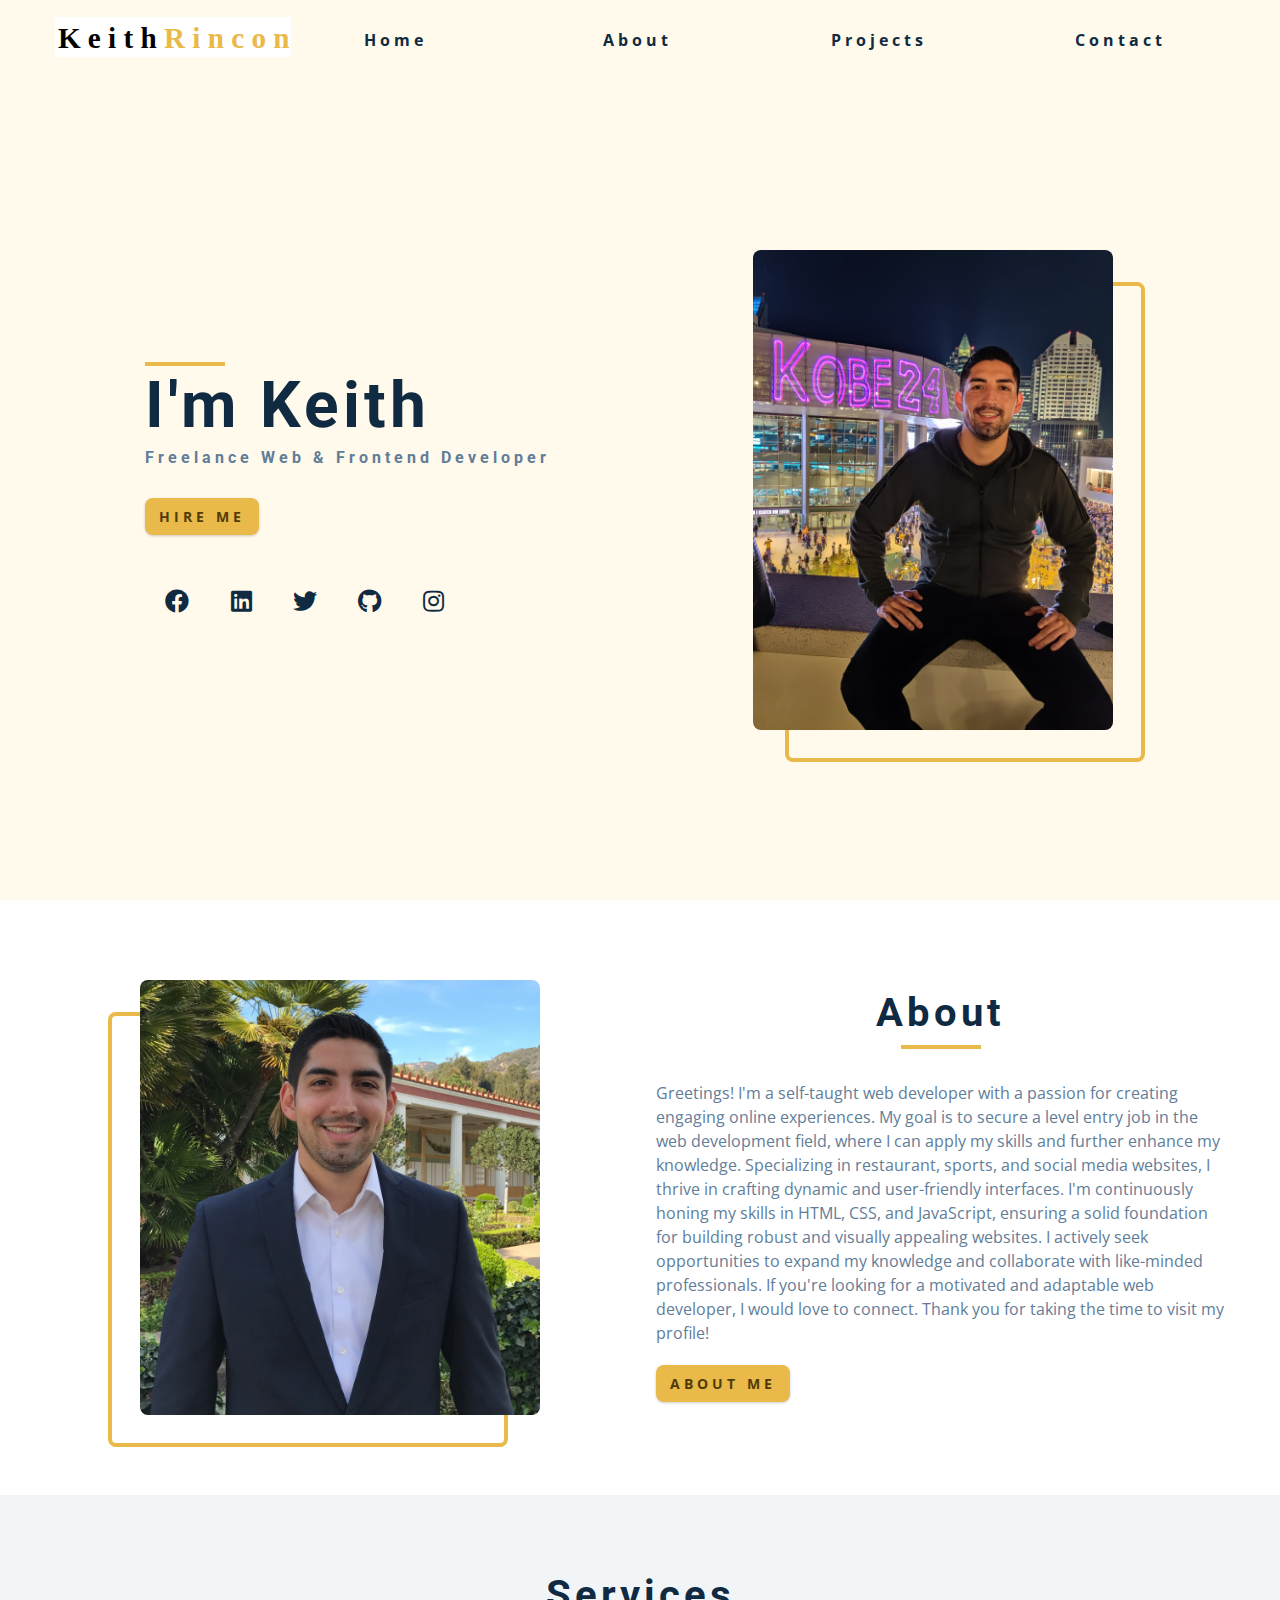
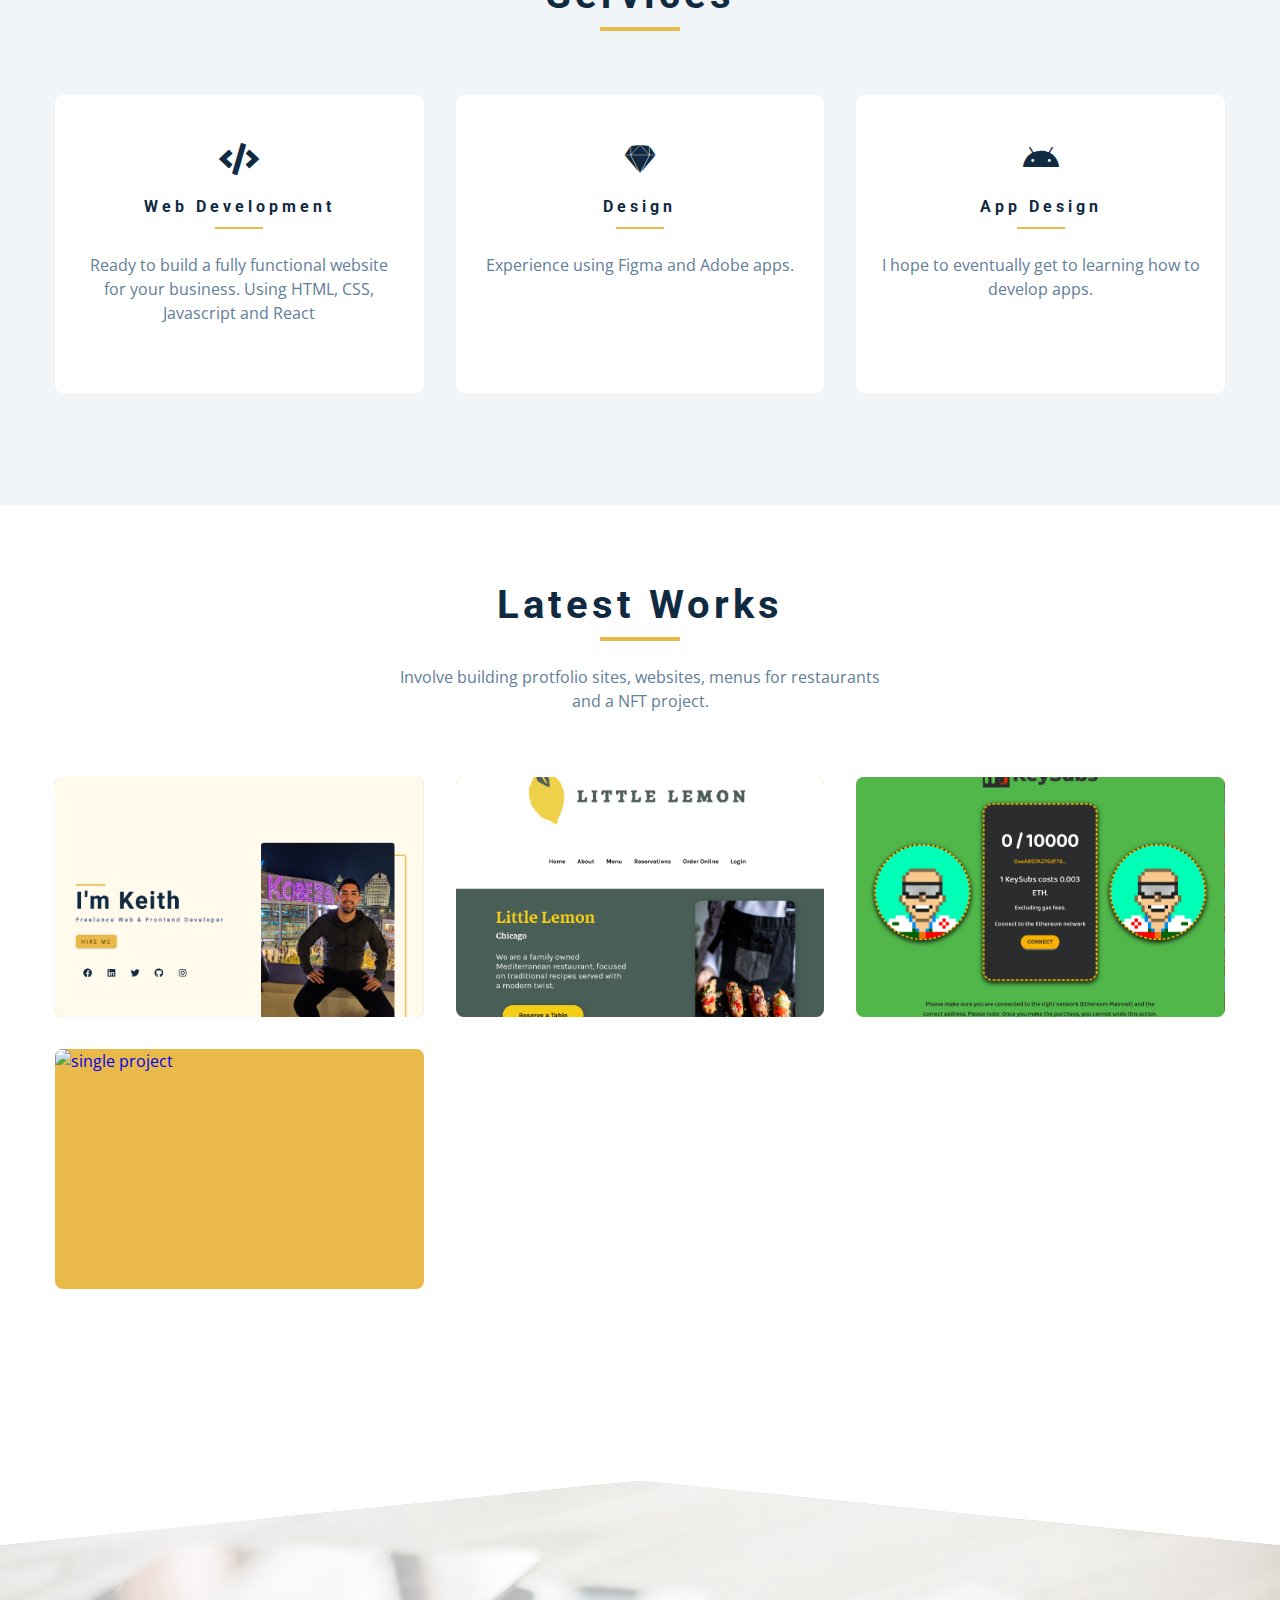
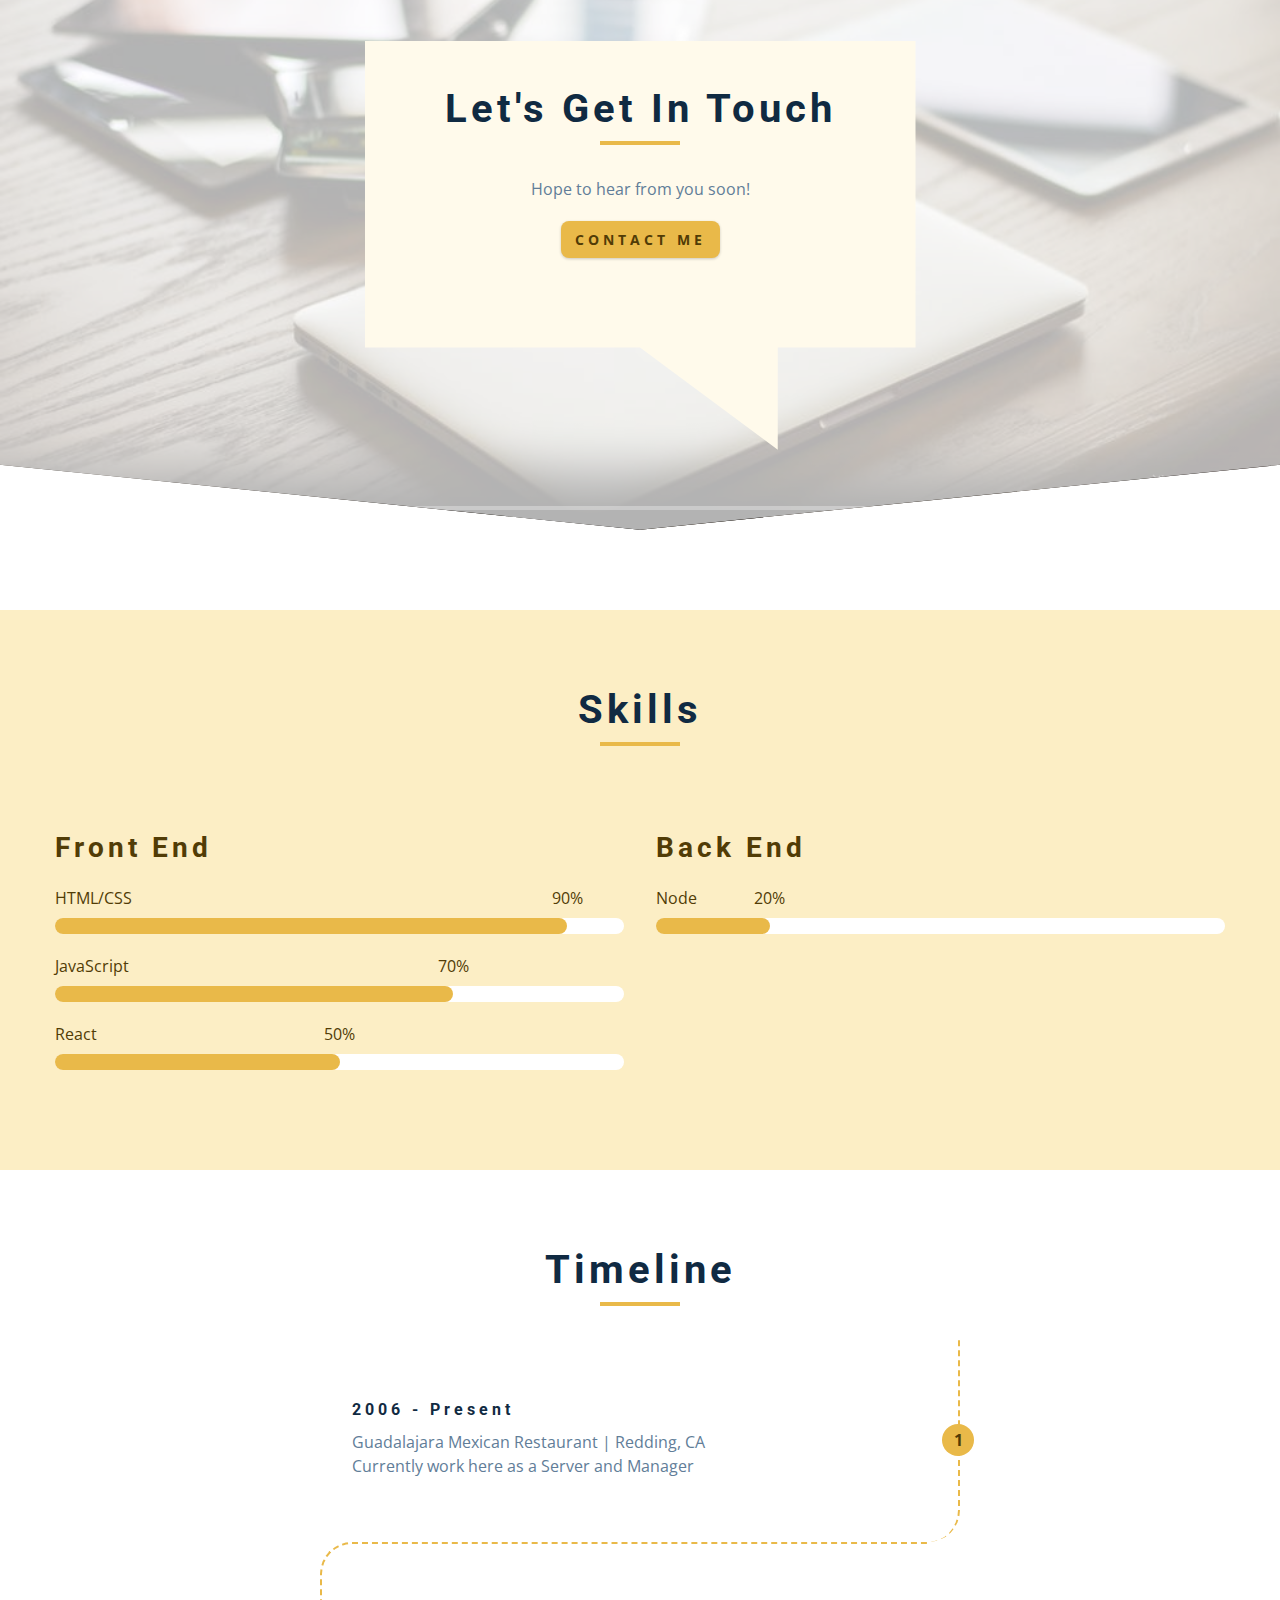
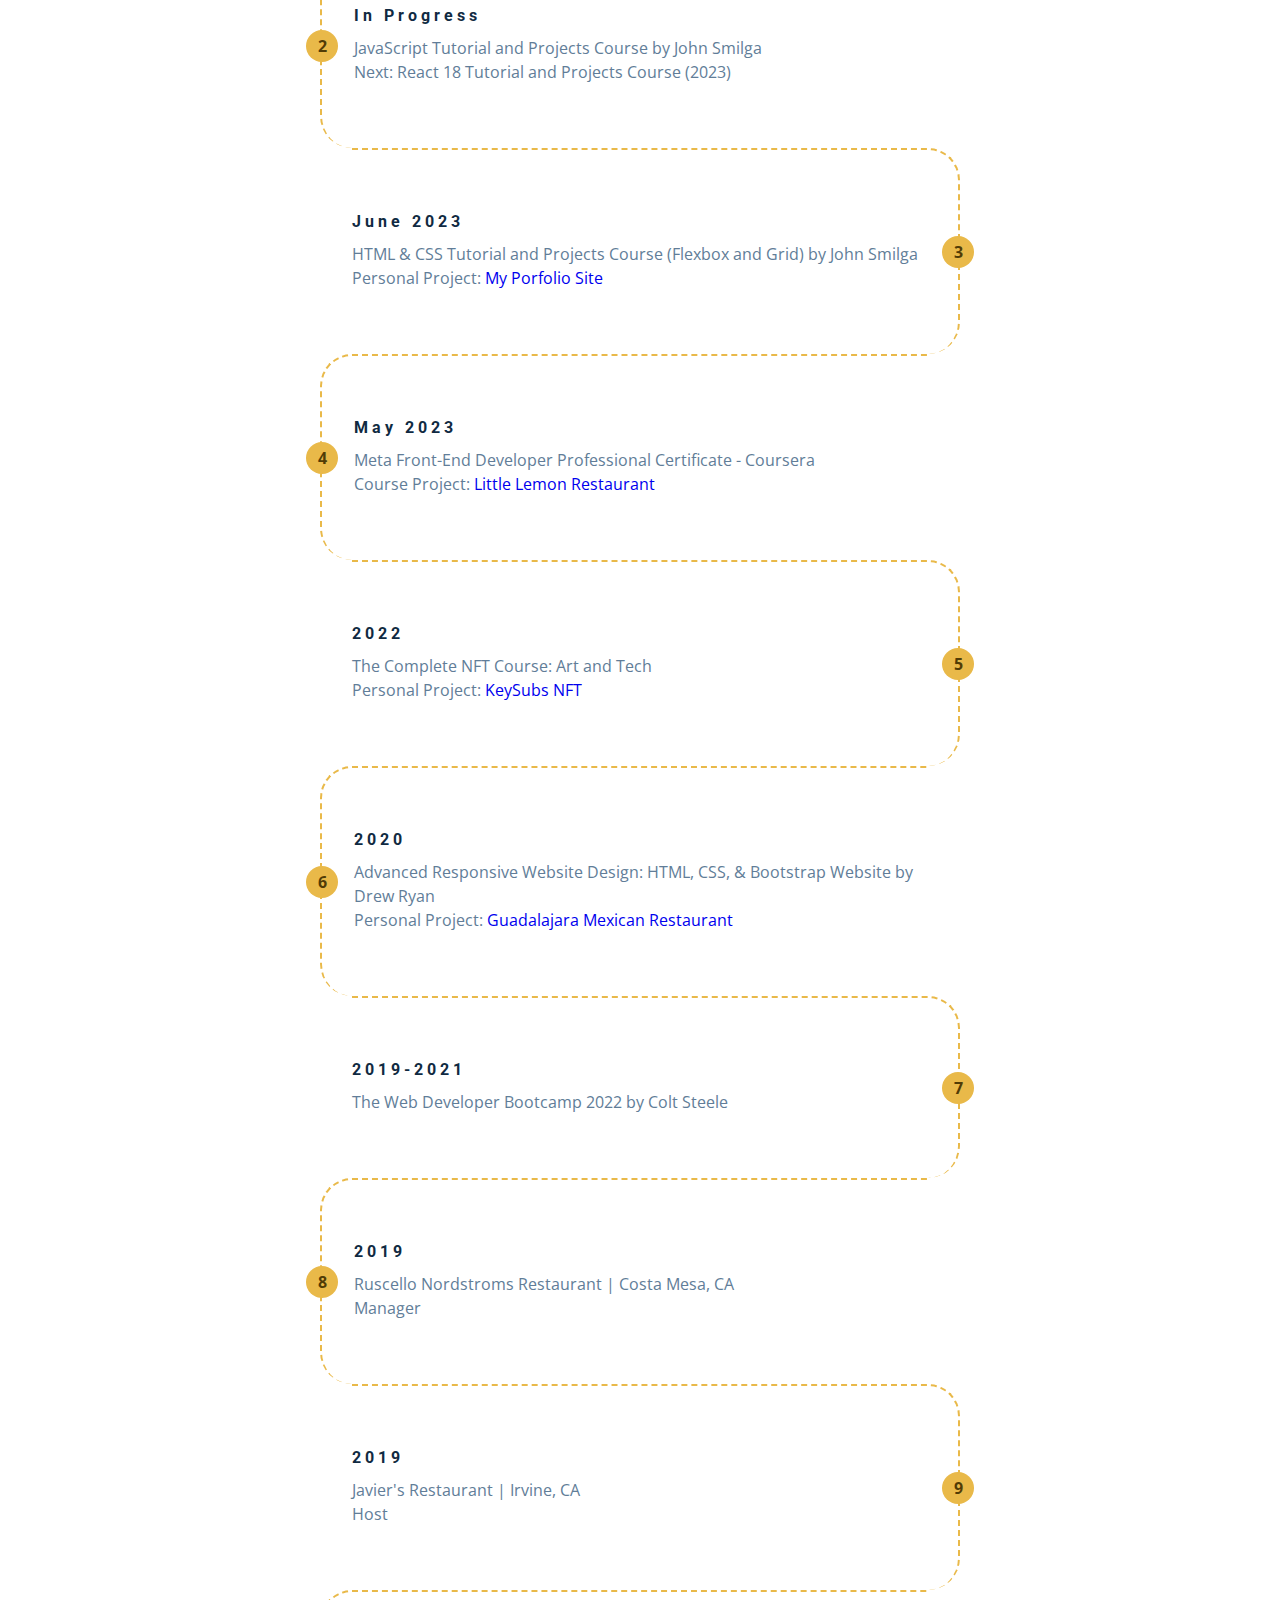
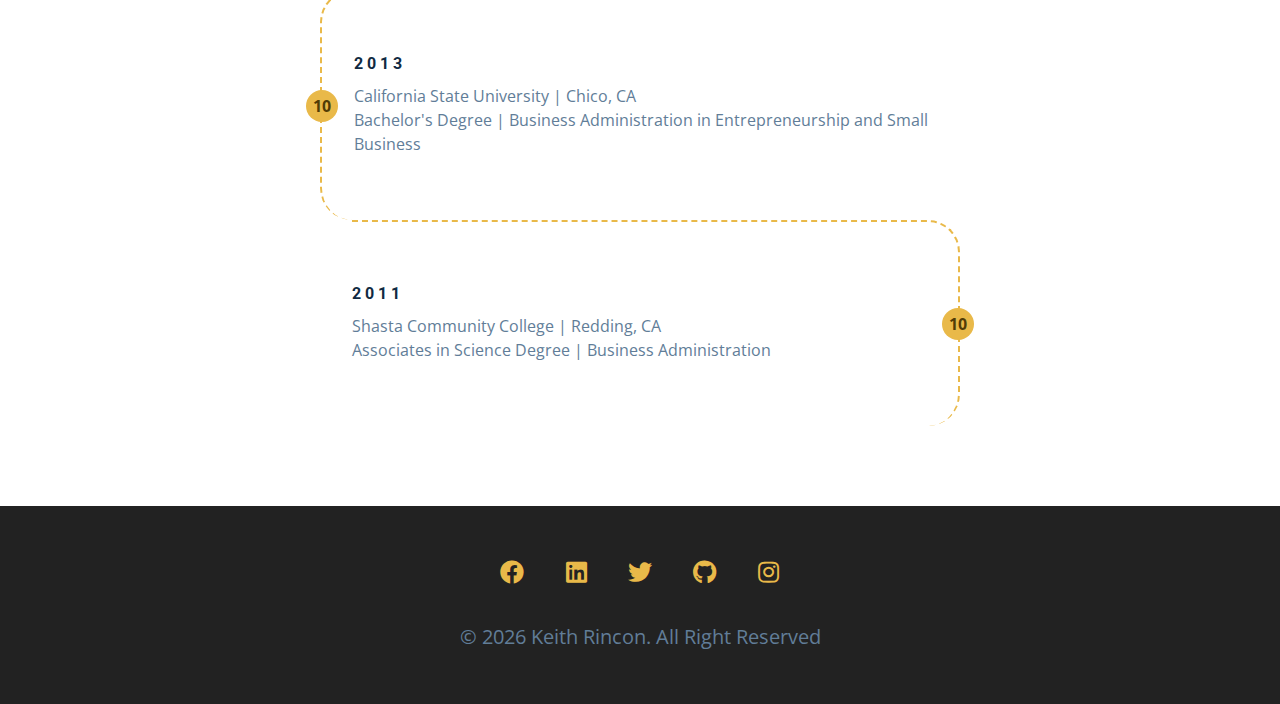
==== index.html @ 387cc809 "Committing all files" ====
<!DOCTYPE html>
<html lang="en">
  <head>
    <meta charset="UTF-8" />
    <meta name="viewport" content="width=device-width, initial-scale=1.0" />
    <title>Keith Rincon || Home</title>
    <!-- font-awesome -->
    <link
      rel="stylesheet"
      href="./fontawesome-free-5.12.1-web/css/all.min.css"
    />
    <!-- css -->
    <link rel="stylesheet" href="./css/styles.css" />
  </head>

  <body>
    <!-- navbar -->
    <nav class="nav" id="nav">
      <div class="nav-center">
        <!-- nave header -->
        <div class="nav-header">
          <a href="index.html">
            <img src="./images/logo.svg" class="nav-logo" alt="nav logo"
          /></a>
          <button class="nav-btn" id="nav-btn">
            <i class="fas fa-bars"></i>
          </button>
        </div>
        <!-- nav-links -->
        <ul class="nav-links">
          <li>
            <a href="index.html">home</a>
          </li>
          <li>
            <a href="about.html">about</a>
          </li>
          <li>
            <a href="projects.html">projects</a>
          </li>
          <li>
            <a href="contact.html">contact</a>
          </li>
        </ul>
      </div>
    </nav>
    <!-- end of navbar -->
    <!-- sidebar -->
    <aside class="sidebar" id="sidebar">
      <div>
        <button class="close-btn" id="close-btn">
          <i class="fas fa-times"></i>
        </button>
        <!-- nav-links -->
        <ul class="sidebar-links">
          <li>
            <a href="index.html">home</a>
          </li>
          <li>
            <a href="about.html">about</a>
          </li>
          <li>
            <a href="projects.html">projects</a>
          </li>
          <li>
            <a href="contact.html">contact</a>
          </li>
        </ul>
        <!-- social icons -->
        <ul class="social-icons">
          <li>
            <a
              href="https://www.facebook.com/KeithRinconT/"
              class="social-icon"
            >
              <i class="fab fa-facebook"></i>
            </a>
          </li>
          <li>
            <a
              href="https://www.linkedin.com/in/keithrincon/"
              class="social-icon"
            >
              <i class="fab fa-linkedin"></i>
            </a>
          </li>
          <li>
            <a href="https://twitter.com/keithrt3008" class="social-icon">
              <i class="fab fa-twitter"></i>
            </a>
          </li>
          <li>
            <a href="https://github.com/keithrincon" class="social-icon">
              <i class="fab fa-github"></i>
            </a>
          </li>
          <li>
            <a
              href="https://www.instagram.com/keithrincon/"
              class="social-icon"
            >
              <i class="fab fa-instagram"></i>
            </a>
          </li>
        </ul>
      </div>
    </aside>
    <!-- end of sidebar -->
    <!-- header -->
    <header class="hero">
      <div class="section-center hero-center">
        <article class="hero-info">
          <div class="underline"></div>
          <h1>I'm Keith</h1>
          <h4>freelance web & frontend developer</h4>
          <a href="contact.html" class="btn hero-btn">hire me</a>
          <!-- social icons -->
          <ul class="social-icons hero-icons">
            <li>
              <a
                href="https://www.facebook.com/KeithRinconT/"
                class="social-icon"
              >
                <i class="fab fa-facebook"></i>
              </a>
            </li>
            <li>
              <a
                href="https://www.linkedin.com/in/keithrincon/"
                class="social-icon"
              >
                <i class="fab fa-linkedin"></i>
              </a>
            </li>
            <li>
              <a href="https://twitter.com/keithrt3008" class="social-icon">
                <i class="fab fa-twitter"></i>
              </a>
            </li>
            <li>
              <a href="https://github.com/keithrincon" class="social-icon">
                <i class="fab fa-github"></i>
              </a>
            </li>
            <li>
              <a
                href="https://www.instagram.com/keithrincon/"
                class="social-icon"
              >
                <i class="fab fa-instagram"></i>
              </a>
            </li>
          </ul>
        </article>
        <article class="hero-img">
          <img
            src="./images/kobe24.jpg"
            class="hero-photo"
            alt="keith rincon"
          />
        </article>
      </div>
    </header>
    <!-- end of header -->
    <!-- about -->
    <section class="section about">
      <div class="section-center about-center">
        <!-- about img -->
        <article class="about-img">
          <img
            src="./images/about-img.jpeg"
            class="hero-photo"
            alt="about img"
          />
        </article>
        <!-- about info -->
        <article class="about-info">
          <!-- section title -->
          <div class="section-title about-title">
            <h2>about</h2>
            <div class="underline"></div>
          </div>
          <!-- end of section title -->
          <p>
            Greetings! I'm a self-taught web developer with a passion for
            creating engaging online experiences. My goal is to secure a level
            entry job in the web development field, where I can apply my skills
            and further enhance my knowledge. Specializing in restaurant,
            sports, and social media websites, I thrive in crafting dynamic and
            user-friendly interfaces. I'm continuously honing my skills in HTML,
            CSS, and JavaScript, ensuring a solid foundation for building robust
            and visually appealing websites. I actively seek opportunities to
            expand my knowledge and collaborate with like-minded professionals.
            If you're looking for a motivated and adaptable web developer, I
            would love to connect. Thank you for taking the time to visit my
            profile!
          </p>
          <a href="about.html" class="btn">about me</a>
        </article>
      </div>
    </section>
    <!-- end of about -->
    <!-- services -->
    <section class="section bg-grey">
      <!-- section title -->
      <div class="section-title">
        <h2>services</h2>
        <div class="underline"></div>
      </div>
      <!-- end of section title -->
      <div class="services-center section-center">
        <!-- single service -->
        <article class="service">
          <i class="fas fa-code service-icon"></i>
          <h4>web development</h4>
          <div class="underline"></div>
          <p>
            Ready to build a fully functional website for your business. Using
            HTML, CSS, Javascript and React
          </p>
        </article>
        <!-- end single service -->
        <!-- single service -->
        <article class="service">
          <i class="fab fa-sketch service-icon"></i>
          <h4>design</h4>
          <div class="underline"></div>
          <p>Experience using Figma and Adobe apps.</p>
        </article>
        <!-- end single service -->
        <!-- single service -->
        <article class="service">
          <i class="fab fa-android service-icon"></i>
          <h4>app design</h4>
          <div class="underline"></div>
          <p>I hope to eventually get to learning how to develop apps.</p>
        </article>
        <!-- end single service -->
      </div>
    </section>
    <!-- end of services -->
    <!-- projects -->
    <section class="section projects">
      <!-- section title -->
      <div class="section-title">
        <h2>latest works</h2>
        <div class="underline"></div>
        <p class="projects-text">
          Involve building protfolio sites, websites, menus for restaurants and
          a NFT project.
        </p>
      </div>
      <!-- end of section title -->
      <div class="section-center projects-center">
        <!-- single project -->
        <a href="projects.html" class="project-1">
          <article class="project">
            <img
              src="./images/Portfolio.png"
              alt="single project"
              class="project-img"
            />
            <div class="project-info">
              <h4>My Portfolio</h4>
              <p>Currently visiting...</p>
            </div>
          </article>
        </a>
        <!-- end of single project -->
        <!-- single project -->
        <a href="projects.html" class="project-2">
          <article class="project">
            <img
              src="./images/LL.png"
              alt="single project"
              class="project-img"
            />
            <div class="project-info">
              <h4>Little Lemon Restaurant</h4>
              <p>Meta Course</p>
            </div>
          </article>
        </a>
        <!-- end of single project -->
        <!-- single project -->
        <a href="projects.html" class="project-3">
          <article class="project">
            <img
              src="./images/KS.png"
              alt="single project"
              class="project-img"
            />
            <div class="project-info">
              <h4>KeySubs</h4>
              <p>NFT Project</p>
            </div>
          </article>
        </a>
        <!-- end of single project -->
        <!-- single project -->
        <a href="projects.html" class="project-4">
          <article class="project">
            <img
              src="./images/GDL.png"
              alt="single project"
              class="project-img"
            />
            <div class="project-info">
              <h4>Guadalajara Mexican Restaurants</h4>
              <p>2 locations</p>
            </div>
          </article>
        </a>
        <!-- end of single project -->
      </div>
    </section>
    <!-- end of projects -->
    <!-- connect -->
    <section class="connect">
      <video
        controls
        autoplay
        muted
        loop
        class="video-container"
        poster="./images/project-1.jpeg"
      >
        <source src="./videos/connect.mp4" type="video/mp4" />
        Sorry, your browser doesnt support embedded videos
      </video>
      <div class="video-banner">
        <div class="section-title">
          <h2>let's get in touch</h2>
          <div class="underline"></div>
        </div>
        <!-- end of section title -->
        <p class="video-text">Hope to hear from you soon!</p>
        <a href="contact.html" class="btn">contact me</a>
      </div>
    </section>
    <!-- end of connect -->
    <!-- skills -->
    <section class="section skills">
      <!-- section title -->
      <div class="section-title">
        <h2>skills</h2>
        <div class="underline"></div>
      </div>
      <!-- end of section title -->
      <div class="section-center skills-center">
        <article>
          <h3>front end</h3>
          <!-- single skill -->
          <div class="skill">
            <p>HTML/CSS</p>
            <div class="skill-container">
              <div class="skill-value value-90"></div>
              <p class="skill-text skill-text-90">90%</p>
            </div>
          </div>
          <!-- end of single skill -->
          <!-- single skill -->
          <div class="skill">
            <p>JavaScript</p>
            <div class="skill-container">
              <div class="skill-value value-70"></div>
              <p class="skill-text skill-text-70">70%</p>
            </div>
          </div>
          <!-- end of single skill -->
          <!-- single skill -->
          <div class="skill">
            <p>React</p>
            <div class="skill-container">
              <div class="skill-value value-50"></div>
              <p class="skill-text skill-text-50">50%</p>
            </div>
          </div>
          <!-- end of single skill -->
        </article>
        <article>
          <h3>back end</h3>
          <!-- single skill -->
          <div class="skill">
            <p>Node</p>
            <div class="skill-container">
              <div class="skill-value value-10"></div>
              <p class="skill-text skill-text-10">20%</p>
            </div>
          </div>
          <!-- end of single skill -->
        </article>
      </div>
    </section>
    <!-- end of skills -->
    <!-- timeline -->
    <section class="section timeline">
      <!-- section title -->
      <div class="section-title about-title">
        <h2>timeline</h2>
        <div class="underline"></div>
      </div>
      <!-- end of section title -->
      <div class="section-center timeline-center">
        <!-- single timeline item -->
        <article class="timeline-item">
          <h4>2006 - present</h4>
          <p>
            Guadalajara Mexican Restaurant | Redding, CA <br />
            Currently work here as a Server and Manager
          </p>
          <span class="number">1</span>
        </article>
        <!-- end of single timeline item -->
        <!-- single timeline item -->
        <article class="timeline-item">
          <h4>In Progress</h4>
          <p>
            JavaScript Tutorial and Projects Course by John Smilga <br />
            Next: React 18 Tutorial and Projects Course (2023)
          </p>
          <span class="number">2</span>
        </article>
        <!-- end of single timeline item -->
        <!-- single timeline item -->
        <article class="timeline-item">
          <h4>June 2023</h4>
          <p>
            HTML & CSS Tutorial and Projects Course (Flexbox and Grid) by John
            Smilga <br />
            Personal Project:
            <a href="https://keithrincon.com/">My Porfolio Site</a>
          </p>
          <span class="number">3</span>
        </article>
        <!-- end of single timeline item -->
        <!-- single timeline item -->
        <article class="timeline-item">
          <h4>May 2023</h4>
          <p>
            Meta Front-End Developer Professional Certificate - Coursera <br />
            Course Project:
            <a href="https://github.com/keithrincon/Little-Lemon"
              >Little Lemon Restaurant</a
            >
          </p>
          <span class="number">4</span>
        </article>
        <!-- end of single timeline item -->
        <!-- single timeline item -->
        <article class="timeline-item">
          <h4>2022</h4>
          <p>
            The Complete NFT Course: Art and Tech <br />
            Personal Project: <a href="https://keysubs.com/">KeySubs NFT</a>
          </p>
          <span class="number">5</span>
        </article>
        <!-- end of single timeline item -->
        <!-- single timeline item -->
        <article class="timeline-item">
          <h4>2020</h4>
          <p>
            Advanced Responsive Website Design: HTML, CSS, & Bootstrap Website
            by Drew Ryan <br />
            Personal Project:
            <a href="https://guadalajararestaurant.net/"
              >Guadalajara Mexican Restaurant</a
            >
          </p>
          <span class="number">6</span>
        </article>
        <!-- end of single timeline item -->
        <!-- single timeline item -->
        <article class="timeline-item">
          <h4>2019-2021</h4>
          <p>The Web Developer Bootcamp 2022 by Colt Steele</p>
          <span class="number">7</span>
        </article>
        <!-- end of single timeline item -->
        <!-- single timeline item -->
        <article class="timeline-item">
          <h4>2019</h4>
          <p>
            Ruscello Nordstroms Restaurant | Costa Mesa, CA <br />
            Manager
          </p>
          <span class="number">8</span>
        </article>
        <!-- end of single timeline item -->
        <!-- single timeline item -->
        <article class="timeline-item">
          <h4>2019</h4>
          <p>
            Javier's Restaurant | Irvine, CA <br />
            Host
          </p>
          <span class="number">9</span>
        </article>
        <!-- end of single timeline item -->
        <!-- single timeline item -->
        <article class="timeline-item">
          <h4>2013</h4>
          <p>
            California State University | Chico, CA <br />
            Bachelor's Degree | Business Administration in Entrepreneurship and
            Small Business
          </p>
          <span class="number">10</span>
        </article>
        <!-- end of single timeline item -->
        <!-- single timeline item -->
        <article class="timeline-item">
          <h4>2011</h4>
          <p>
            Shasta Community College | Redding, CA <br />
            Associates in Science Degree | Business Administration
          </p>
          <span class="number">10</span>
        </article>
        <!-- end of single timeline item -->
      </div>
    </section>
    <!--end of  timeline -->
    <!-- footer -->
    <footer class="footer">
      <!-- social icons -->
      <ul class="social-icons">
        <li>
          <a href="https://www.facebook.com/KeithRinconT/" class="social-icon">
            <i class="fab fa-facebook"></i>
          </a>
        </li>
        <li>
          <a
            href="https://www.linkedin.com/in/keithrincon/"
            class="social-icon"
          >
            <i class="fab fa-linkedin"></i>
          </a>
        </li>
        <li>
          <a href="https://twitter.com/keithrt3008" class="social-icon">
            <i class="fab fa-twitter"></i>
          </a>
        </li>
        <li>
          <a href="https://github.com/keithrincon" class="social-icon">
            <i class="fab fa-github"></i>
          </a>
        </li>
        <li>
          <a href="https://www.instagram.com/keithrincon/" class="social-icon">
            <i class="fab fa-instagram"></i>
          </a>
        </li>
      </ul>
      <p>&copy; <span id="date"></span> Keith Rincon. all right reserved</p>
    </footer>

    <script src="./js/app.js"></script>
  </body>
</html>
---- css/styles.css ----
/*
=============== 
Fonts
===============
*/
@import url('https://fonts.googleapis.com/css?family=Open+Sans|Roboto:400,700&display=swap');

/*
=============== 
Variables
===============
*/

:root {
  /* dark shades of primary color*/
  --clr-primary-1: hsl(43, 86%, 17%);
  --clr-primary-2: hsl(43, 77%, 27%);
  --clr-primary-3: hsl(43, 72%, 37%);
  --clr-primary-4: hsl(42, 63%, 48%);
  /* primary/main color */
  --clr-primary-5: hsl(42, 78%, 60%);
  /* lighter shades of primary color */
  --clr-primary-6: hsl(43, 89%, 70%);
  --clr-primary-7: hsl(43, 90%, 76%);
  --clr-primary-8: hsl(45, 86%, 81%);
  --clr-primary-9: hsl(45, 90%, 88%);
  --clr-primary-10: hsl(45, 100%, 96%);
  /* darkest grey - used for headings */
  --clr-grey-1: hsl(209, 61%, 16%);
  --clr-grey-2: hsl(211, 39%, 23%);
  --clr-grey-3: hsl(209, 34%, 30%);
  --clr-grey-4: hsl(209, 28%, 39%);
  /* grey used for paragraphs */
  --clr-grey-5: hsl(210, 22%, 49%);
  --clr-grey-6: hsl(209, 23%, 60%);
  --clr-grey-7: hsl(211, 27%, 70%);
  --clr-grey-8: hsl(210, 31%, 80%);
  --clr-grey-9: hsl(212, 33%, 89%);
  --clr-grey-10: hsl(210, 36%, 96%);
  --clr-white: #fff;
  --ff-primary: 'Roboto', sans-serif;
  --ff-secondary: 'Open Sans', sans-serif;
  --transition: all 0.3s linear;
  --spacing: 0.25rem;
  --radius: 0.5rem;
  --light-shadow: 0 5px 15px rgba(0, 0, 0, 0.1);
  --dark-shadow: 0 5px 15px rgba(0, 0, 0, 0.2);
  --max-width: 1170px;
}
/*
===============
Global Styles
===============
*/

*,
::after,
::before {
  margin: 0;
  padding: 0;
  box-sizing: border-box;
}
body {
  font-family: var(--ff-secondary);
  background: var(--clr-white);
  color: var(--clr-grey-1);
  line-height: 1.5;
  font-size: 0.875rem;
}
ul {
  list-style-type: none;
}
a {
  text-decoration: none;
}
img:not(.nav-logo) {
  width: 100%;
  display: block;
}

h1,
h2,
h3,
h4 {
  letter-spacing: var(--spacing);
  text-transform: capitalize;
  line-height: 1.25;
  margin-bottom: 0.75rem;
  font-family: var(--ff-primary);
}
h1 {
  font-size: 3rem;
}
h2 {
  font-size: 2rem;
}
h3 {
  font-size: 1.25rem;
}
h4 {
  font-size: 0.875rem;
}
p {
  margin-bottom: 1.25rem;
  color: var(--clr-grey-5);
}
@media screen and (min-width: 800px) {
  h1 {
    font-size: 4rem;
  }
  h2 {
    font-size: 2.5rem;
  }
  h3 {
    font-size: 1.75rem;
  }
  h4 {
    font-size: 1rem;
  }
  body {
    font-size: 1rem;
  }
  h1,
  h2,
  h3,
  h4 {
    line-height: 1;
  }
}
/*  global classes */

.btn {
  text-transform: uppercase;
  background: var(--clr-primary-5);
  color: var(--clr-primary-1);
  padding: 0.375rem 0.75rem;
  letter-spacing: var(--spacing);
  display: inline-block;
  font-weight: 700;
  -webkit-transition: var(--transition);
  transition: var(--transition);
  font-size: 0.875rem;
  border: 2px solid transparent;
  cursor: pointer;
  box-shadow: 0 1px 3px rgba(0, 0, 0, 0.2);
  border-radius: var(--radius);
}
.btn:hover {
  color: var(--clr-primary-1);
  background: var(--clr-primary-7);
}
/* section */
.section {
  padding: 5rem 0;
}

.section-center {
  width: 90vw;
  margin: 0 auto;
  max-width: 1170px;
}
@media screen and (min-width: 992px) {
  .section-center {
    width: 95vw;
  }
}
/* added during recording */
.underline {
  width: 5rem;
  height: 0.25rem;
  margin-bottom: 1.5rem;
  background-color: var(--clr-primary-5);
  margin-left: auto;
  margin-right: auto;
}
.section-title {
  margin-bottom: 4rem;
  text-align: center;
}
.bg-grey {
  background: var(--clr-grey-10);
}
/*
=============== 
Navbar
===============
*/
.nav-links {
  display: none;
}
.nav {
  height: 5rem;
  padding: 1rem;
  display: grid;
  -webkit-box-align: center;
  align-items: center;
  -webkit-transition: var(--transition);
  transition: var(--transition);
}
.nav-center {
  width: 100%;
  max-width: 1170px;
  margin: 0 auto;
}
.nav-header {
  display: grid;
  grid-template-columns: auto 1fr;
  -webkit-box-align: center;
  align-items: center;
}
.nav-btn {
  background: transparent;
  border-color: transparent;
  color: var(--clr-primary-5);
  font-size: 2rem;
  cursor: pointer;
  /* justify-content: space-between */
  justify-self: end;
}
.nav-btn:hover {
  font-size: 2.2rem;
  -webkit-transition: var(--transition);
  transition: var(--transition);
  color: var(--clr-primary-4);
}
@media screen and (min-width: 768px) {
  .nav {
    background: var(--clr-primary-10);
  }
  .nav-btn {
    display: none;
  }
  .nav-links {
    display: grid;
    grid-template-columns: repeat(4, 1fr);
    justify-items: center;
    -webkit-column-gap: 2rem;
    -moz-column-gap: 2rem;
    column-gap: 2rem;
    justify-self: e;
  }
  .nav-links a {
    text-transform: capitalize;
    color: var(--clr-grey-1);
    font-weight: bold;
    letter-spacing: var(--spacing);
    -webkit-transition: var(--transition);
    transition: var(--transition);
  }
  .nav-links a:hover {
    color: var(--clr-primary-5);
  }
  .nav-center {
    display: grid;
    grid-template-columns: auto 1fr;
    -webkit-box-align: center;
    align-items: center;
  }
}
/* fixed navbar */
.navbar-fixed {
  position: fixed;
  top: 0;
  left: 0;
  width: 100%;
  background: var(--clr-white);
  z-index: 2;
  box-shadow: var(--light-shadow);
}
/*
=============== 
Sidebar
===============
*/
.sidebar {
  position: fixed;
  top: 0;
  left: 0;
  width: 100%;
  height: 100%;
  background: var(--clr-grey-10);
  z-index: 4;
  display: grid;
  /* align-items: center;
  justify-content: center; */
  place-items: center;
  -webkit-transition: var(--transition);
  transition: var(--transition);
  /* add later */
  -webkit-transform: translateX(-100%);
  transform: translateX(-100%);
}
.show-sidebar {
  -webkit-transform: translateX(0);
  transform: translateX(0);
}
.sidebar-links {
  text-align: center;
}
.sidebar-links a {
  font-size: 2rem;
  text-transform: capitalize;
  -webkit-transform: var(--transition);
  transform: var(--transition);
  color: var(--clr-grey-5);
  letter-spacing: var(--spacing);
  display: inline-block;
  margin-bottom: 1.5rem;
}
.sidebar-links a:hover {
  color: var(--clr-primary-5);
  -webkit-transition: var(--transition);
  transition: var(--transition);
  font-size: 2.2rem;
}
.social-icons {
  display: grid;
  margin-top: 3rem;
  width: 20rem;
  grid-template-columns: repeat(5, 1fr);
  justify-items: center;
}
.social-icon {
  font-size: 1.5rem;
  color: var(--clr-grey-1);
  -webkit-transition: var(--transition);
  transition: var(--transition);
}
.social-icon:hover {
  color: var(--clr-primary-5);
  font-size: 1.7rem;
}
.close-btn {
  position: absolute;
  top: 1rem;
  right: 1rem;
  font-size: 3rem;
  background: transparent;
  border: transparent;
  -webkit-transition: var(--transition);
  transition: var(--transition);
  color: red;
}
.close-btn:hover {
  color: #e66b6b;
  font-size: 3.2rem;
  cursor: pointer;
}

/*
=============== 
Hero
===============
*/
/* underline added to globals */
.hero .underline {
  margin-bottom: 0.5rem;
  margin-left: 0;
}
.hero-img {
  display: none;
}
.hero {
  background: var(--clr-primary-10);
}
.hero-center {
  min-height: calc(100vh - 5rem);
  display: grid;
  place-items: center;
}
.hero-info h4 {
  color: var(--clr-grey-5);
}
.hero-icons {
  -webkit-box-pack: start;
  justify-content: start;
}
.hero-btn {
  margin-top: 1.25rem;
}
@media screen and (min-width: 992px) {
  .hero-img {
    display: block;
    position: relative;
  }
  .hero-center {
    grid-template-columns: 1fr 1fr;
  }
  .hero-img::before,
  .about-img::before {
    content: '';
    position: absolute;
    width: 100%;
    height: 100%;
    border: 0.25rem solid var(--clr-primary-5);
    top: 2rem;
    right: -2rem;
    border-radius: var(--radius);
  }
}
.hero-photo {
  max-width: 25rem;
  max-height: 30rem;
  -o-object-fit: cover;
  object-fit: cover;
  border-radius: var(--radius);
  position: relative;
}
/*
=============== 
About
===============
*/

/* section title added to globals */

.about-title {
  text-align: center;
  margin-bottom: 2rem;
}
.about-title .underline {
  margin-left: 0;
}
.about-center {
  display: grid;
  gap: 3rem 2rem;
}
.about-img {
  justify-self: center;
}
@media screen and (min-width: 992px) {
  .about-center {
    grid-template-columns: 1fr 1fr;
  }
  .about-img {
    position: relative;
  }
  .about-img::before {
    left: -2rem;
  }
  .about-info {
    align-self: center;
  }
}
/*
=============== 
Services
===============
*/
/* bg-grey in global */
.service {
  background: var(--clr-white);
  padding: 3rem 1.5rem;
  margin-bottom: 2rem;
  border-radius: var(--radius);
  text-align: center;
  -webkit-transition: var(--transition);
  transition: var(--transition);
}
.service-icon {
  font-size: 2rem;
  margin-bottom: 1.5rem;
}
.service .underline {
  width: 3rem;
  height: 0.12rem;
  -webkit-transition: var(--transition);
  transition: var(--transition);
}
.service p {
  -webkit-transition: var(--transition);
  transition: var(--transition);
}
.service:hover {
  background-color: var(--clr-primary-5);
  color: var(--clr-white);
}
.service:hover p {
  color: var(--clr-white);
}
.service:hover .underline {
  background: var(--clr-white);
}
@media screen and (min-width: 676px) {
  .services-center {
    display: grid;
    grid-template-columns: 1fr 1fr;
    -webkit-column-gap: 2rem;
    -moz-column-gap: 2rem;
    column-gap: 2rem;
  }
}
@media screen and (min-width: 992px) {
  .services-center {
    grid-template-columns: 1fr 1fr 1fr;
  }
}
/* small screen layout setup */
/* bg-grey in globals */

/*
=============== 
Projects
===============
*/
.projects-text {
  width: 85vw;
  max-width: 30rem;
  margin: 0 auto;
}
.project {
  position: relative;
  background: var(--clr-primary-5);
  border-radius: var(--radius);
  margin-bottom: 2rem;
}
.project-info {
  text-align: center;
  color: var(--clr-white);
  position: absolute;
  top: 50%;
  left: 50%;
  -webkit-transform: translate(-50%, -50%);
  transform: translate(-50%, -50%);
  -webkit-transition: var(--transition);
  transition: var(--transition);
  opacity: 0;
}
.project-info p {
  text-transform: capitalize;
  color: var(--clr-white);
}
.project:hover .project-info {
  opacity: 1;
}
.project-img {
  -webkit-transition: var(--transition);
  transition: var(--transition);
  border-radius: var(--radius);
  height: 15rem;
  -o-object-fit: cover;
  object-fit: cover;
}
.project:hover .project-img {
  opacity: 0.1;
}
.project::after {
  content: '';
  position: absolute;
  top: 0;
  left: 0;
  width: 100%;
  height: 100%;
  border: 0.25rem solid var(--clr-white);
  border-radius: var(--radius);
  -webkit-transition: var(--transition);
  transition: var(--transition);
  opacity: 0;
}
.project:hover::after {
  opacity: 1;
  -webkit-transform: scale(0.8);
  transform: scale(0.8);
}
@media screen and (min-width: 676px) {
  .projects-center {
    display: grid;
    grid-template-columns: 1fr 1fr;
    -webkit-column-gap: 2rem;
    -moz-column-gap: 2rem;
    column-gap: 2rem;
  }
}
@media screen and (min-width: 992px) {
  .projects-center {
    grid-template-columns: repeat(3, 1fr);
  }
}
/*
=============== 
Connect
===============
*/
.connect {
  min-height: 40vh;
  position: relative;
  padding: 10rem 0 5rem 0;
  margin: 5rem 0;
}
.video-container {
  position: absolute;
  top: 0;
  left: 0;
  width: 100%;
  height: 100%;
  -o-object-fit: cover;
  object-fit: cover;
  z-index: -2;
}
.connect::after {
  content: '';
  position: absolute;
  top: 0;
  left: 0;
  width: 100%;
  height: 100%;
  background: var(--clr-white);
  opacity: 0.7;
  z-index: -1;
}
.connect {
  display: grid;
  place-items: center;
}
.video-banner .section-title {
  margin-bottom: 2rem;
}
.video-text {
  max-width: 30rem;
}
.video-banner {
  background: var(--clr-primary-10);
  padding: 3rem 5rem 12rem 5rem;
  text-align: center;
  -webkit-clip-path: polygon(
    0% 0%,
    100% 0%,
    100% 75%,
    75% 75%,
    75% 100%,
    50% 75%,
    0% 75%
  );
  clip-path: polygon(
    0% 0%,
    100% 0%,
    100% 75%,
    75% 75%,
    75% 100%,
    50% 75%,
    0% 75%
  );
}
.connect {
  -webkit-clip-path: polygon(
    50% 0%,
    100% 10%,
    100% 90%,
    50% 100%,
    0 90%,
    0 10%
  );
  clip-path: polygon(50% 0%, 100% 10%, 100% 90%, 50% 100%, 0 90%, 0 10%);
}
/*
=============== 
Skills
===============
*/
@media screen and (min-width: 768px) {
  .skills-center {
    display: grid;
    grid-template-columns: 1fr 1fr;
    -webkit-column-gap: 2rem;
    -moz-column-gap: 2rem;
    column-gap: 2rem;
  }
}
.skills {
  background: var(--clr-primary-9);
}
.skills h3 {
  margin: 1.5rem 0;
  color: var(--clr-primary-1);
}
.skill {
  margin-bottom: 1.25rem;
}
.skill p {
  margin-bottom: 0.5rem;
  text-transform: capitalize;
  color: var(--clr-primary-1);
}
.skill-container {
  background: var(--clr-white);
  height: 1rem;
  width: 100%;
  border-radius: var(--radius);
  position: relative;
}
.skill-value {
  position: absolute;
  top: 0;
  left: 0;
  background: var(--clr-primary-5);
  height: 100%;
  width: 90%;
  border-radius: var(--radius);
}
.value-90 {
  width: 90%;
}
.value-70 {
  width: 70%;
}
.value-50 {
  width: 50%;
}
.value-10 {
  width: 20%;
}
.skill-text-HTML-CSS {
  position: absolute;
  top: -2rem;
  left: 90%;
  -webkit-transform: translateX(-50%);
  transform: translateX(-50%);
}
.skill-text {
  position: absolute;
  top: -2rem;
  left: 50%;
  -webkit-transform: translateX(-50%);
  transform: translateX(-50%);
}

.skill-text-90 {
  left: 90%;
}
.skill-text-70 {
  left: 70%;
}
.skill-text-50 {
  left: 50%;
}
.skill-text-10 {
  left: 20%;
}

/*
=============== 
Timeline
===============
*/
.timeline-center {
  width: 80vw;
  max-width: 40rem;
}
.timeline h2 {
  text-align: center;
}
.about-title .underline {
  margin: 0 auto;
}

.timeline-item {
  border-top: 2px dashed var(--clr-primary-5);
  margin: 0;
  padding: 4rem 2rem;
  position: relative;
}
.timeline p {
  margin-bottom: 0;
}
.timeline-item:nth-child(even) {
  border-left: 2px dashed var(--clr-primary-5);
  border-top-left-radius: 2rem;
  border-bottom-left-radius: 2rem;
  margin-right: 2rem;
  padding-right: 0;
}
.timeline-item:nth-child(odd) {
  border-right: 2px dashed var(--clr-primary-5);
  border-top-right-radius: 2rem;
  border-bottom-right-radius: 2rem;
  margin-left: 2rem;
  padding-left: 0;
}
.timeline-item:first-child {
  border-top: 0;
  border-top-right-radius: 0;
}
.timeline-item:last-child {
  border-bottom-left-radius: 0;
}
.number {
  position: absolute;
  top: 50%;
  -webkit-transform: translate(-50%, -50%);
  transform: translate(-50%, -50%);
  margin-bottom: 0;
  background: var(--clr-primary-5);
  width: 2rem;
  height: 2rem;
  border-radius: 50%;
  display: grid;
  place-items: center;
  color: var(--clr-primary-1);
  font-weight: bold;
}
.timeline-item:nth-child(even) .number {
  left: 0;
}
.timeline-item:nth-child(odd) .number {
  right: 0rem;
  -webkit-transform: translate(50%, -50%);
  transform: translate(50%, -50%);
}
/*
=============== 
Blog
===============
*/
.blog {
  background: var(--clr-grey-10);
}
.card {
  height: 27rem;
  position: relative;
  -webkit-perspective: 1500px;
  perspective: 1500px;
}
.card-side {
  -webkit-transition: all 2s linear;
  transition: all 2s linear;
  -webkit-backface-visibility: hidden;
  backface-visibility: hidden;
  position: absolute;
  top: 0;
  left: 0;
  width: 100%;
  height: 100%;
  border-radius: var(--radius);
  -webkit-transform: translate3d(0, 0, 0);
  visibility: visible;
}
.card-front {
  background: var(--clr-white);
}
.card-back {
  background: var(--clr-primary-10);
  -webkit-transform: rotateY(180deg);
  transform: rotateY(180deg);
  display: grid;
  place-items: center;
}
.card:hover .card-front {
  -webkit-transform: rotateY(-180deg);
  transform: rotateY(-180deg);
}
.card:hover .card-back {
  -webkit-transform: rotateY(0);
  transform: rotateY(0);
}
/* rest of styles */
.card-front img {
  height: 13rem;
  -o-object-fit: cover;
  object-fit: cover;
  border-top-left-radius: var(--radius);
  border-top-right-radius: var(--radius);
}
.card-footer {
  display: grid;
  grid-template-columns: auto;
  -webkit-box-align: center;
  align-items: center;
}
.card-info {
  padding: 1rem 1.5rem;
}
.card-footer img {
  width: 2rem;
  height: 2rem;
  -o-object-fit: cover;
  object-fit: cover;
  border-radius: 50%;
}
.card-footer p {
  margin-bottom: 0;
  text-transform: uppercase;
  -webkit-box-pack: end;
  justify-content: end;
  color: var(--clr-primary-5);
  font-size: 0.85rem;
}
.blog-center {
  display: grid;
  grid-template-columns: repeat(auto-fill, minmax(330px, 1fr));
  gap: 3rem 1rem;
}
/*
=============== 
Footer
===============
*/
.footer {
  padding-bottom: 2rem;
  background: #222;
  display: grid;
  place-items: center;
}
.footer .social-icons {
  margin-bottom: 2rem;
}
.footer .social-icon {
  color: var(--clr-primary-5);
}
.footer p {
  font-size: 1.25rem;
  text-transform: capitalize;
}
/*
=============== 
Single Page
===============
*/
.single-page {
  background: var(--clr-primary-10);
  min-height: calc(100vh - 5rem - 198px);
}
.page-info {
  max-width: 700px;
}
.page-info a {
  text-transform: uppercase;
  color: var(--clr-primary-5);
  -webkit-transition: var(--transition);
  transition: var(--transition);
}
.page-info a:hover {
  color: var(--clr-primary-1);
}
/*
=============== 
Products Page
===============
*/
.projects-hero {
  height: 40vh;
  background: var(--clr-primary-10);
  display: grid;
  place-items: center;
}
.project-hero .section-title {
  margin-bottom: 0;
}
.single-project {
  background: var(--clr-grey-10);
  border-radius: var(--radius);
}
.project-container img {
  border-top-left-radius: var(--radius);
  border-top-right-radius: var(--radius);
}
.project-container {
  position: relative;
}
.project-icon {
  position: absolute;
  font-size: 1.75rem;
  bottom: 0;
  left: 50%;
  -webkit-transform: translate(-50%, 50%);
  transform: translate(-50%, 50%);
  width: 4rem;
  height: 4rem;
  display: grid;
  place-items: center;
  background: var(--clr-primary-5);
  border-radius: 50%;
  color: var(--clr-primary-1);
  border: 0.375rem solid var(--clr-grey-10);
}
.project-details {
  padding: 2rem 1.5rem;
}
.project-footer {
  display: grid;
  grid-template-columns: 1fr 1fr;
  color: var(--clr-primary-5);
}
.project-footer a {
  color: var(--clr-primary-5);
  text-transform: capitalize;
  -webkit-transition: var(--transition);
  transition: var(--transition);
  justify-self: end;
}
.project-footer a:hover {
  color: var(--clr-primary-1);
}
.projects-page-center {
  display: grid;
  grid-template-columns: repeat(auto-fill, minmax(330px, 1fr));
  gap: 3rem 1rem;
}
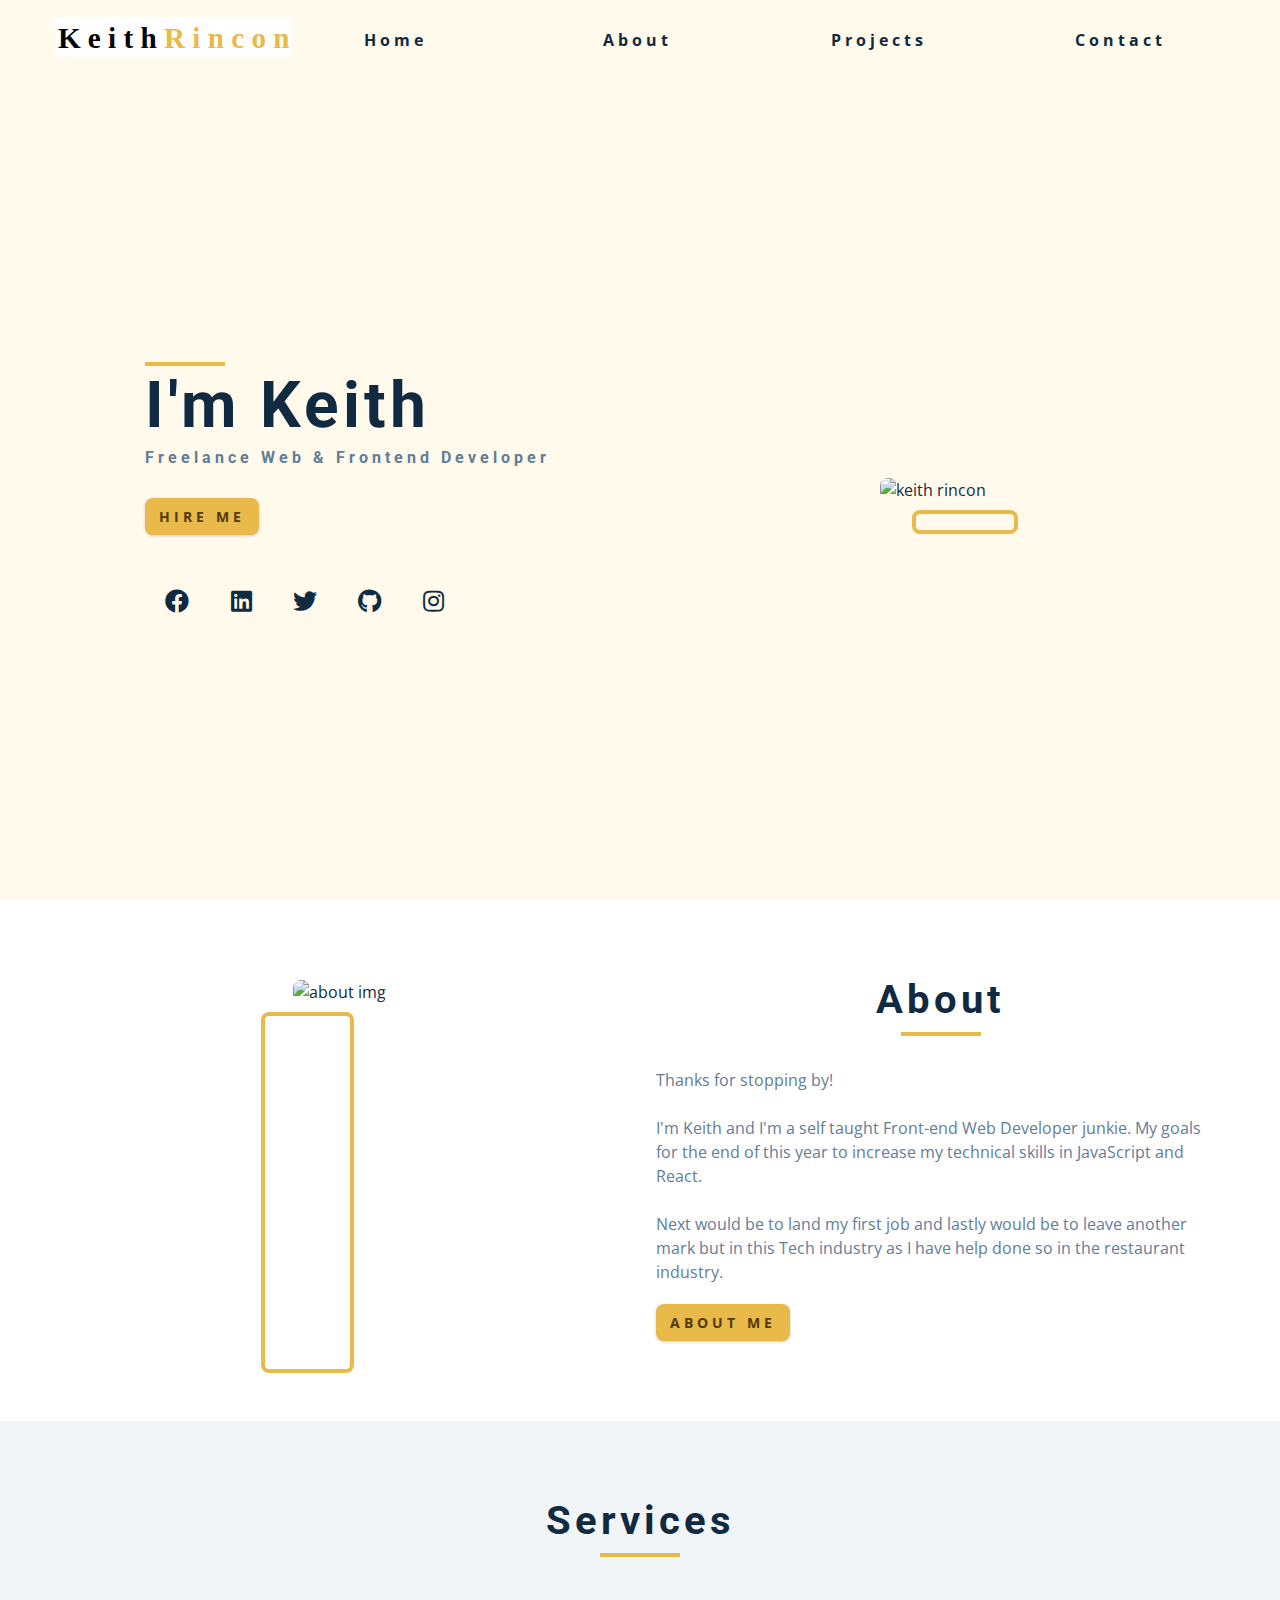
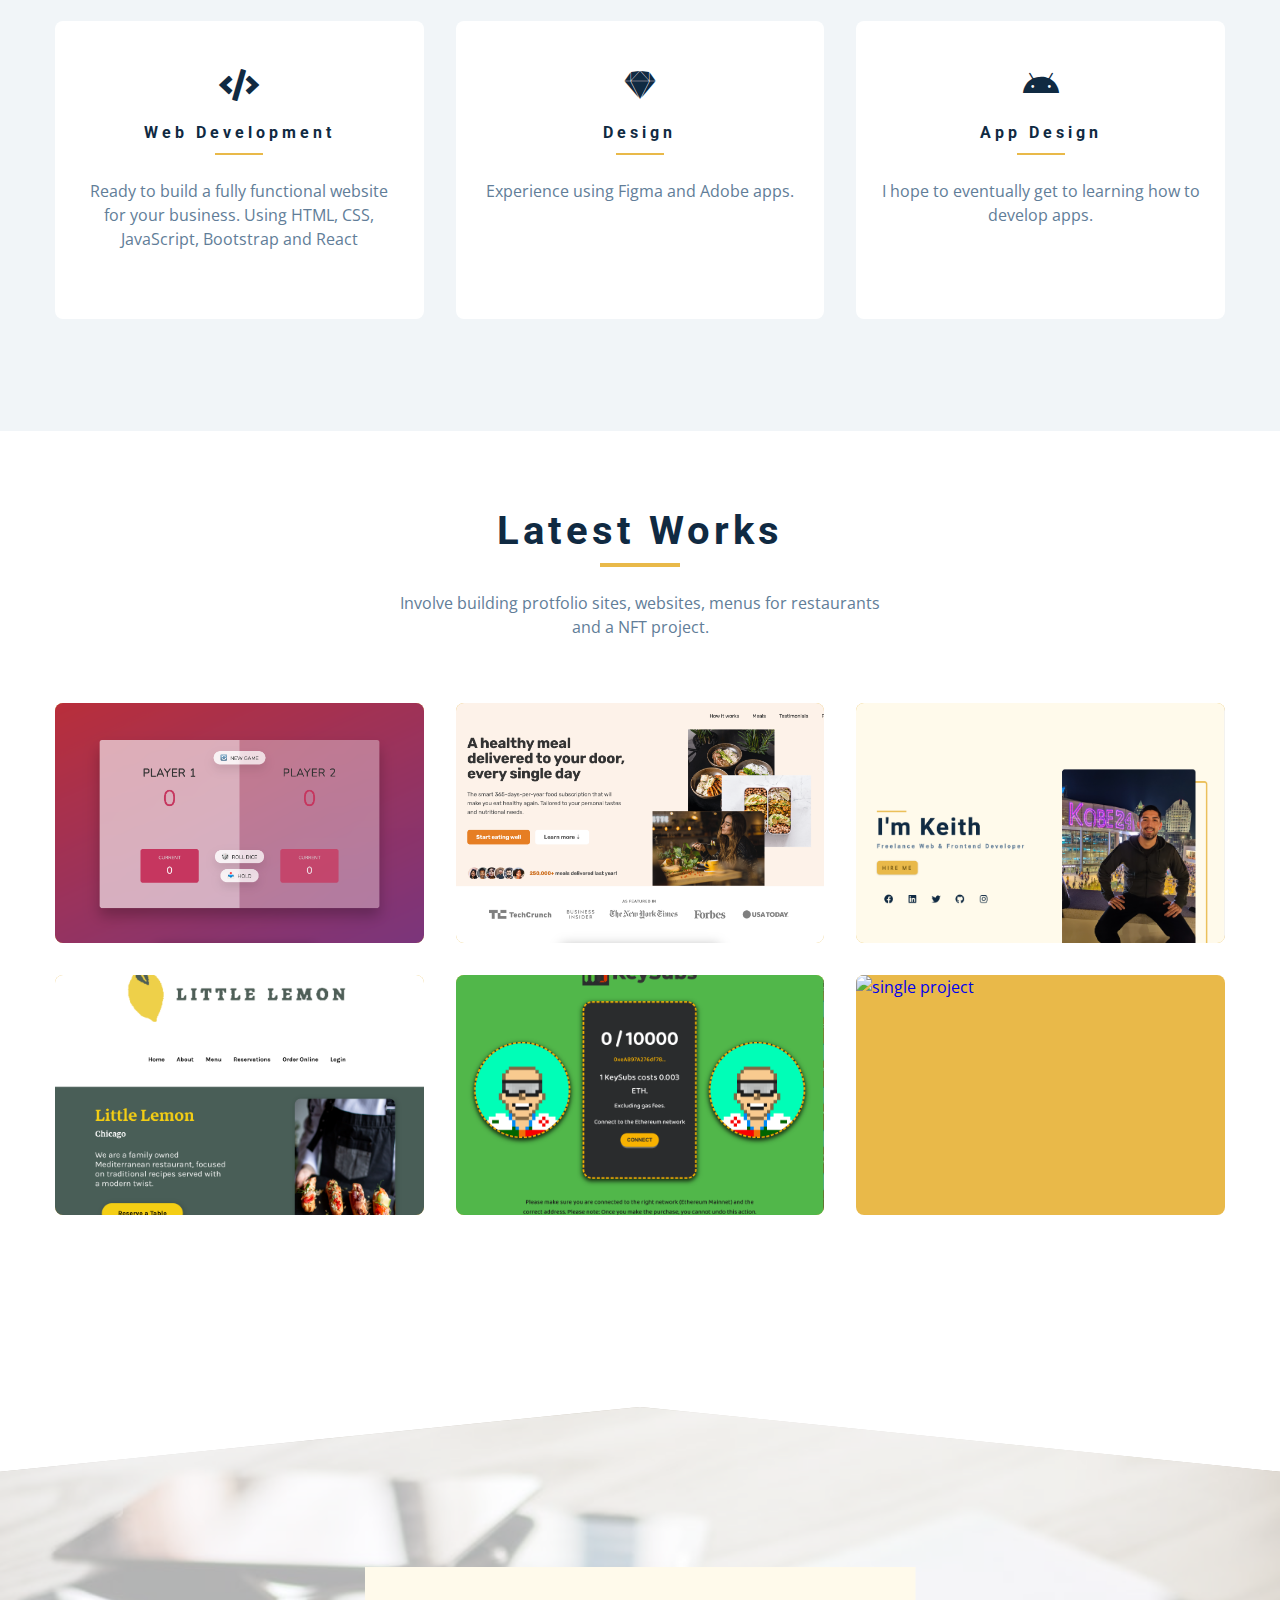
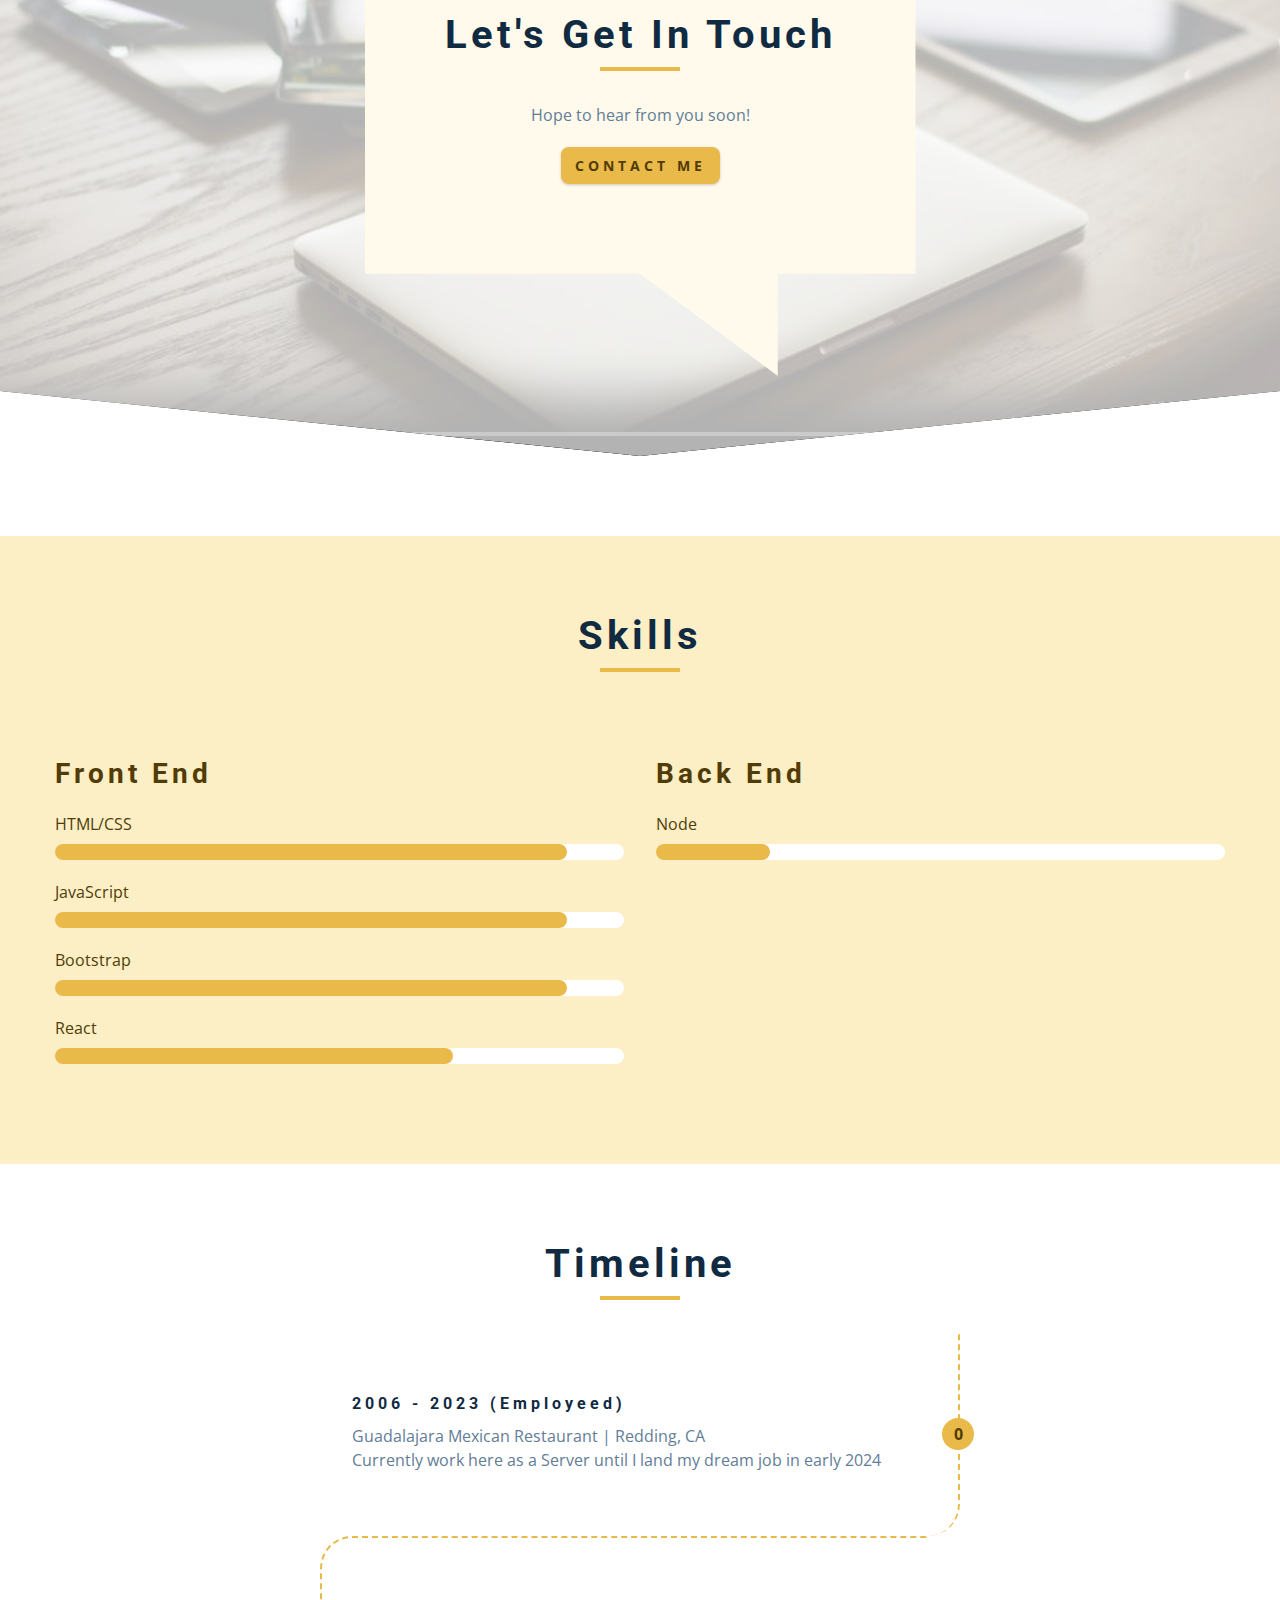
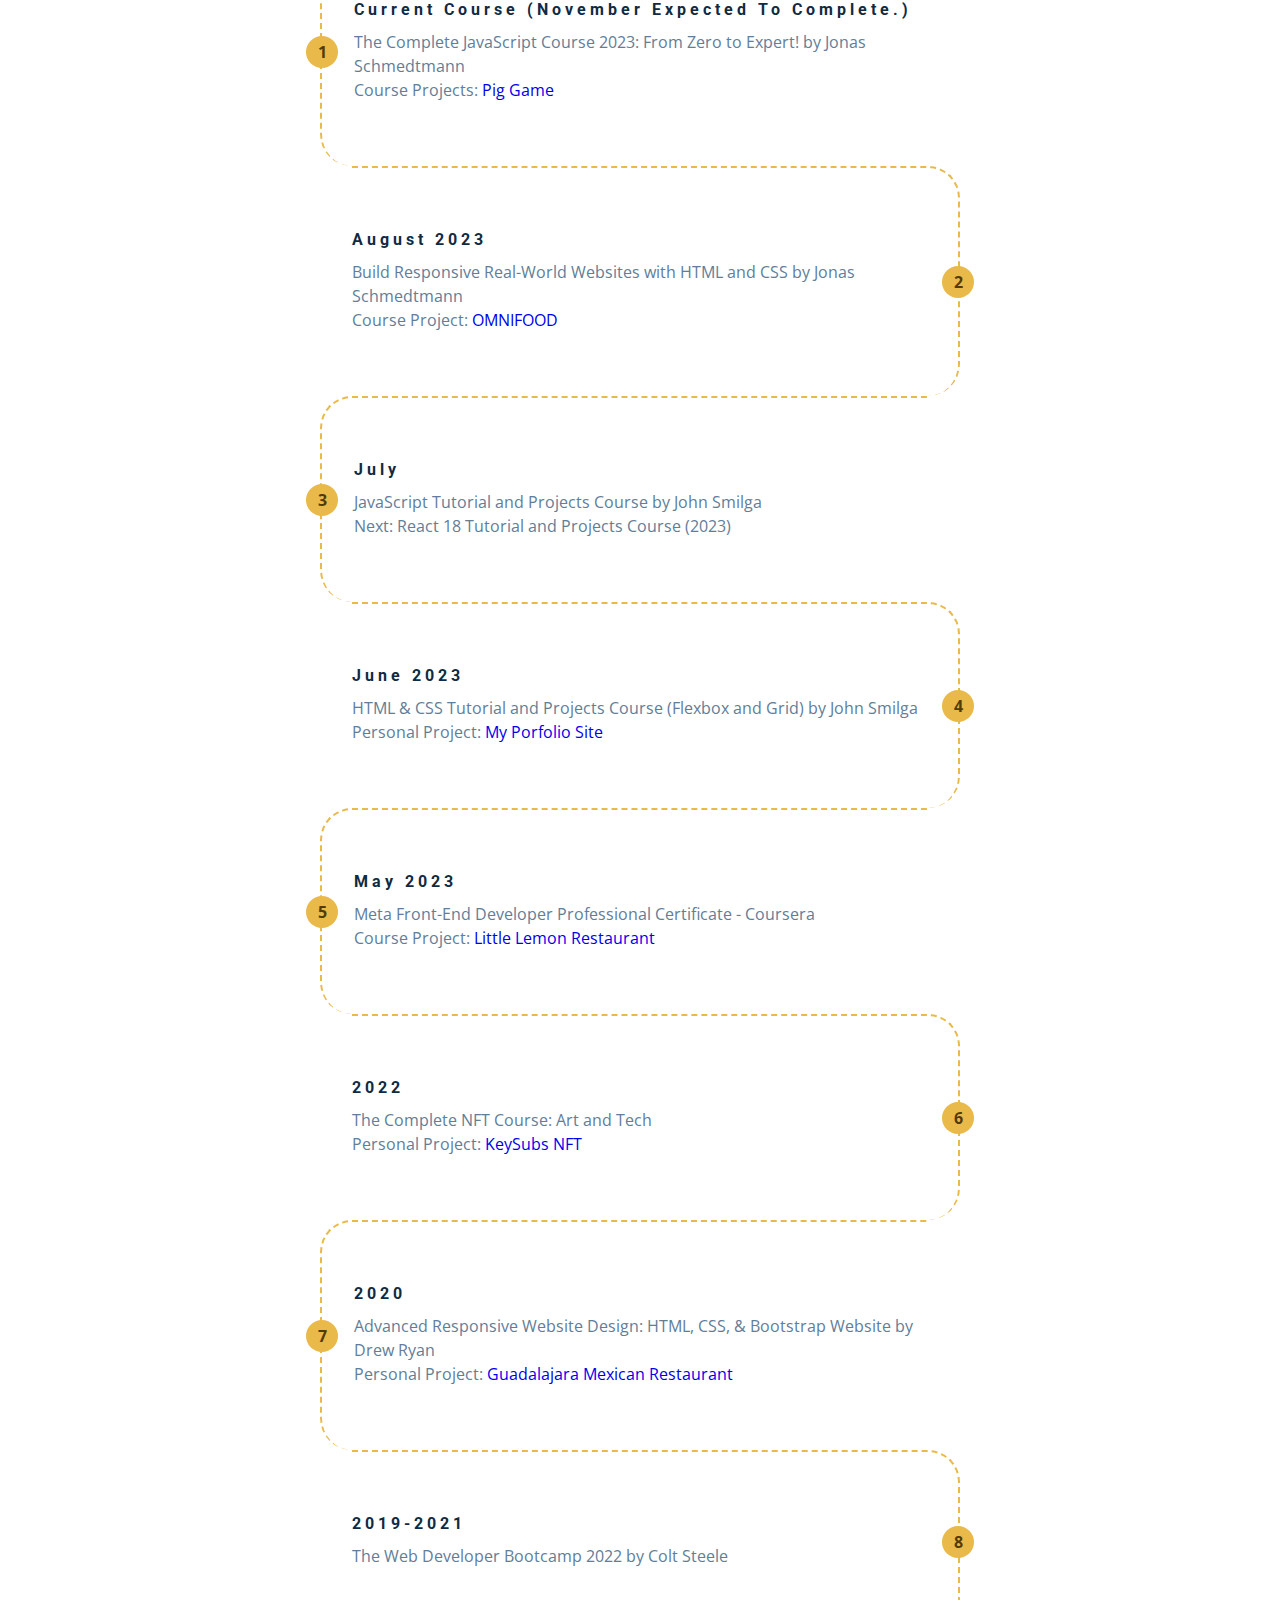
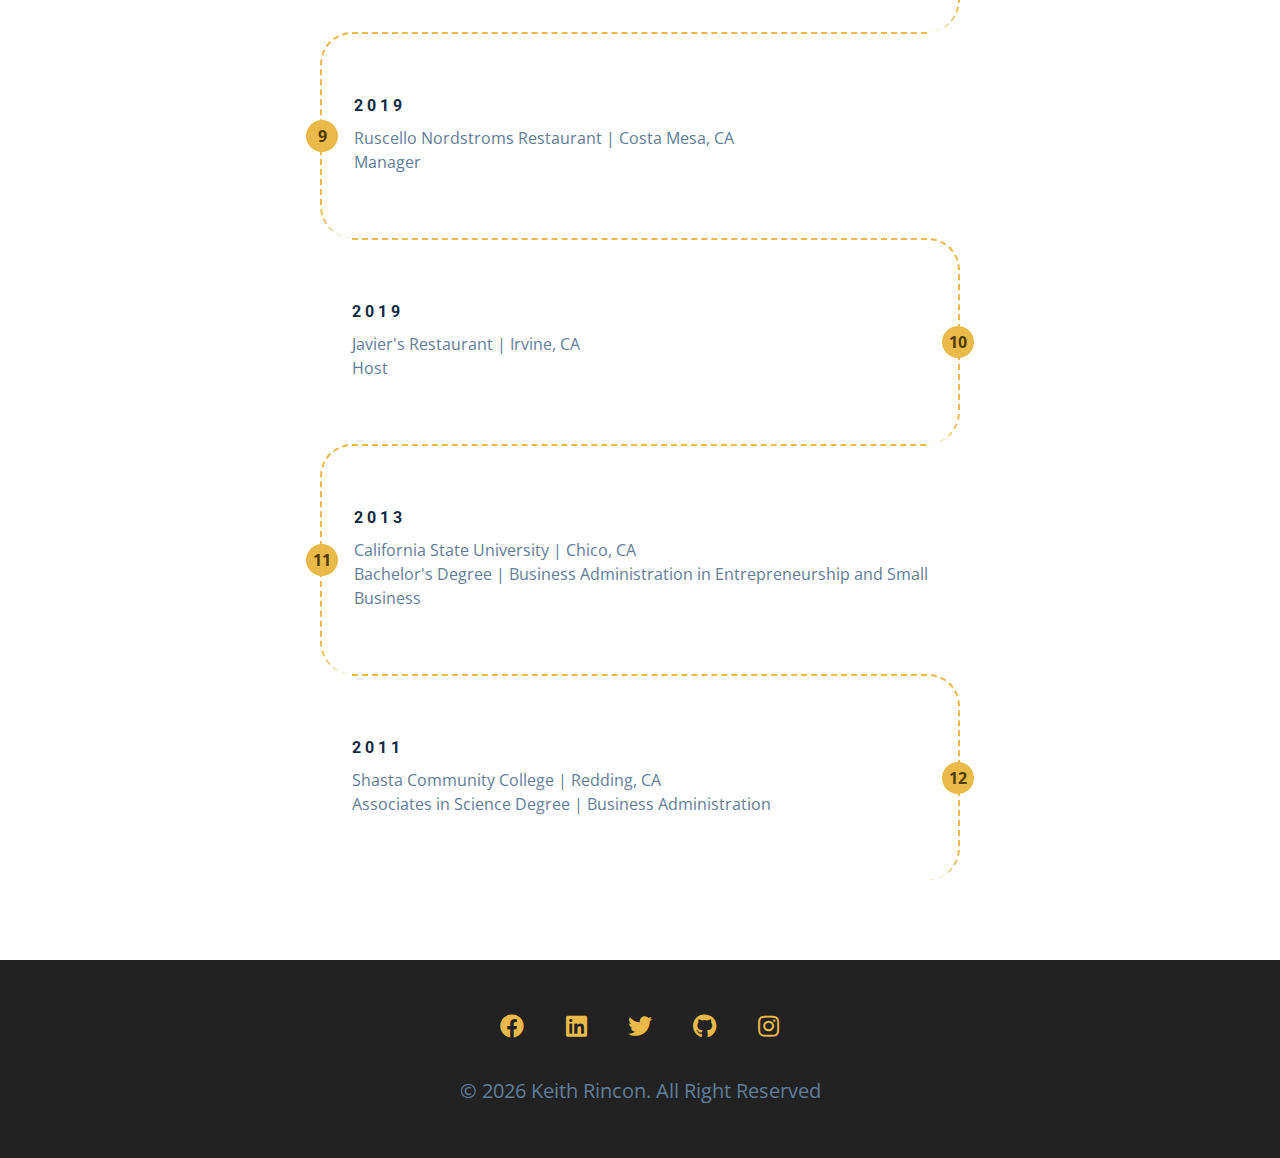
==== commit b4321386: "Complete Restaurant Site" ====
--- a/index.html
+++ b/index.html
@@ -11,6 +11,7 @@
     />
     <!-- css -->
     <link rel="stylesheet" href="./css/styles.css" />
+    <link rel="icon" type="image/x-icon" href="/images/favicon.ico" />
   </head>
 
   <body>
@@ -153,7 +154,7 @@
         </article>
         <article class="hero-img">
           <img
-            src="./images/kobe24.jpg"
+            src="./images/mainImg.jpg"
             class="hero-photo"
             alt="keith rincon"
           />
@@ -166,11 +167,7 @@
       <div class="section-center about-center">
         <!-- about img -->
         <article class="about-img">
-          <img
-            src="./images/about-img.jpeg"
-            class="hero-photo"
-            alt="about img"
-          />
+          <img src="./images/aboutImg.jpg" class="about-img" alt="about img" />
         </article>
         <!-- about info -->
         <article class="about-info">
@@ -181,18 +178,17 @@
           </div>
           <!-- end of section title -->
           <p>
-            Greetings! I'm a self-taught web developer with a passion for
-            creating engaging online experiences. My goal is to secure a level
-            entry job in the web development field, where I can apply my skills
-            and further enhance my knowledge. Specializing in restaurant,
-            sports, and social media websites, I thrive in crafting dynamic and
-            user-friendly interfaces. I'm continuously honing my skills in HTML,
-            CSS, and JavaScript, ensuring a solid foundation for building robust
-            and visually appealing websites. I actively seek opportunities to
-            expand my knowledge and collaborate with like-minded professionals.
-            If you're looking for a motivated and adaptable web developer, I
-            would love to connect. Thank you for taking the time to visit my
-            profile!
+            Thanks for stopping by!
+            <br />
+            <br />
+            I'm Keith and I'm a self taught Front-end Web Developer junkie. My
+            goals for the end of this year to increase my technical skills in
+            JavaScript and React.
+            <br />
+            <br />
+            Next would be to land my first job and lastly would be to leave
+            another mark but in this Tech industry as I have help done so in the
+            restaurant industry.
           </p>
           <a href="about.html" class="btn">about me</a>
         </article>
@@ -215,7 +211,7 @@
           <div class="underline"></div>
           <p>
             Ready to build a fully functional website for your business. Using
-            HTML, CSS, Javascript and React
+            HTML, CSS, JavaScript, Bootstrap and React
           </p>
         </article>
         <!-- end single service -->
@@ -251,6 +247,36 @@
       </div>
       <!-- end of section title -->
       <div class="section-center projects-center">
+        <!-- single project -->
+        <a href="projects.html" class="project-1">
+          <article class="project">
+            <img
+              src="./images/project-6.png"
+              alt="single project"
+              class="project-img"
+            />
+            <div class="project-info">
+              <h4>Pig Dice Game</h4>
+              <p>Fun Multiplayer Game</p>
+            </div>
+          </article>
+        </a>
+        <!-- end of single project -->
+        <!-- single project -->
+        <a href="projects.html" class="project-1">
+          <article class="project">
+            <img
+              src="./images/project-5.png"
+              alt="single project"
+              class="project-img"
+            />
+            <div class="project-info">
+              <h4>OMNIFOOD</h4>
+              <p>Food subscription site</p>
+            </div>
+          </article>
+        </a>
+        <!-- end of single project -->
         <!-- single project -->
         <a href="projects.html" class="project-1">
           <article class="project">
@@ -354,7 +380,7 @@
             <p>HTML/CSS</p>
             <div class="skill-container">
               <div class="skill-value value-90"></div>
-              <p class="skill-text skill-text-90">90%</p>
+              <p class="skill-text skill-text-90"></p>
             </div>
           </div>
           <!-- end of single skill -->
@@ -362,8 +388,17 @@
           <div class="skill">
             <p>JavaScript</p>
             <div class="skill-container">
-              <div class="skill-value value-70"></div>
-              <p class="skill-text skill-text-70">70%</p>
+              <div class="skill-value value-90"></div>
+              <p class="skill-text skill-text-90"></p>
+            </div>
+          </div>
+          <!-- end of single skill -->
+          <!-- single skill -->
+          <div class="skill">
+            <p>Bootstrap</p>
+            <div class="skill-container">
+              <div class="skill-value value-90"></div>
+              <p class="skill-text skill-text-90"></p>
             </div>
           </div>
           <!-- end of single skill -->
@@ -371,8 +406,8 @@
           <div class="skill">
             <p>React</p>
             <div class="skill-container">
-              <div class="skill-value value-50"></div>
-              <p class="skill-text skill-text-50">50%</p>
+              <div class="skill-value value-70"></div>
+              <p class="skill-text skill-text-70"></p>
             </div>
           </div>
           <!-- end of single skill -->
@@ -384,7 +419,7 @@
             <p>Node</p>
             <div class="skill-container">
               <div class="skill-value value-10"></div>
-              <p class="skill-text skill-text-10">20%</p>
+              <p class="skill-text skill-text-10"></p>
             </div>
           </div>
           <!-- end of single skill -->
@@ -403,22 +438,49 @@
       <div class="section-center timeline-center">
         <!-- single timeline item -->
         <article class="timeline-item">
-          <h4>2006 - present</h4>
+          <h4>2006 - 2023 (employeed)</h4>
           <p>
             Guadalajara Mexican Restaurant | Redding, CA <br />
-            Currently work here as a Server and Manager
+            Currently work here as a Server until I land my dream job in early
+            2024
+          </p>
+          <span class="number">0</span>
+        </article>
+        <!-- end of single timeline item -->
+        <!-- single timeline item -->
+        <article class="timeline-item">
+          <h4>Current Course (November expected to complete.)</h4>
+          <p>
+            The Complete JavaScript Course 2023: From Zero to Expert! by Jonas
+            Schmedtmann
+            <br />
+            Course Projects:
+            <a href="https://pig-dice-game-100.netlify.app/">Pig Game</a>
           </p>
           <span class="number">1</span>
         </article>
         <!-- end of single timeline item -->
         <!-- single timeline item -->
         <article class="timeline-item">
-          <h4>In Progress</h4>
+          <h4>August 2023</h4>
+          <p>
+            Build Responsive Real-World Websites with HTML and CSS by Jonas
+            Schmedtmann
+            <br />
+            Course Project:
+            <a href="https://omnifood-keithrincon.netlify.app/">OMNIFOOD</a>
+          </p>
+          <span class="number">2</span>
+        </article>
+        <!-- end of single timeline item -->
+        <!-- single timeline item -->
+        <article class="timeline-item">
+          <h4>July</h4>
           <p>
             JavaScript Tutorial and Projects Course by John Smilga <br />
             Next: React 18 Tutorial and Projects Course (2023)
           </p>
-          <span class="number">2</span>
+          <span class="number">3</span>
         </article>
         <!-- end of single timeline item -->
         <!-- single timeline item -->
@@ -430,7 +492,7 @@
             Personal Project:
             <a href="https://keithrincon.com/">My Porfolio Site</a>
           </p>
-          <span class="number">3</span>
+          <span class="number">4</span>
         </article>
         <!-- end of single timeline item -->
         <!-- single timeline item -->
@@ -443,7 +505,7 @@
               >Little Lemon Restaurant</a
             >
           </p>
-          <span class="number">4</span>
+          <span class="number">5</span>
         </article>
         <!-- end of single timeline item -->
         <!-- single timeline item -->
@@ -453,7 +515,7 @@
             The Complete NFT Course: Art and Tech <br />
             Personal Project: <a href="https://keysubs.com/">KeySubs NFT</a>
           </p>
-          <span class="number">5</span>
+          <span class="number">6</span>
         </article>
         <!-- end of single timeline item -->
         <!-- single timeline item -->
@@ -467,14 +529,14 @@
               >Guadalajara Mexican Restaurant</a
             >
           </p>
-          <span class="number">6</span>
+          <span class="number">7</span>
         </article>
         <!-- end of single timeline item -->
         <!-- single timeline item -->
         <article class="timeline-item">
           <h4>2019-2021</h4>
           <p>The Web Developer Bootcamp 2022 by Colt Steele</p>
-          <span class="number">7</span>
+          <span class="number">8</span>
         </article>
         <!-- end of single timeline item -->
         <!-- single timeline item -->
@@ -484,7 +546,7 @@
             Ruscello Nordstroms Restaurant | Costa Mesa, CA <br />
             Manager
           </p>
-          <span class="number">8</span>
+          <span class="number">9</span>
         </article>
         <!-- end of single timeline item -->
         <!-- single timeline item -->
@@ -494,7 +556,7 @@
             Javier's Restaurant | Irvine, CA <br />
             Host
           </p>
-          <span class="number">9</span>
+          <span class="number">10</span>
         </article>
         <!-- end of single timeline item -->
         <!-- single timeline item -->
@@ -505,7 +567,7 @@
             Bachelor's Degree | Business Administration in Entrepreneurship and
             Small Business
           </p>
-          <span class="number">10</span>
+          <span class="number">11</span>
         </article>
         <!-- end of single timeline item -->
         <!-- single timeline item -->
@@ -515,7 +577,7 @@
             Shasta Community College | Redding, CA <br />
             Associates in Science Degree | Business Administration
           </p>
-          <span class="number">10</span>
+          <span class="number">12</span>
         </article>
         <!-- end of single timeline item -->
       </div>
--- a/css/styles.css
+++ b/css/styles.css
@@ -401,7 +401,6 @@
 .hero-photo {
   max-width: 25rem;
   max-height: 30rem;
-  -o-object-fit: cover;
   object-fit: cover;
   border-radius: var(--radius);
   position: relative;
@@ -427,6 +426,7 @@
 }
 .about-img {
   justify-self: center;
+  border-radius: var(--radius);
 }
 @media screen and (min-width: 992px) {
   .about-center {
@@ -652,6 +652,11 @@
   );
   clip-path: polygon(50% 0%, 100% 10%, 100% 90%, 50% 100%, 0 90%, 0 10%);
 }
+
+.gmail {
+  text-transform: lowercase;
+}
+
 /*
 =============== 
 Skills
